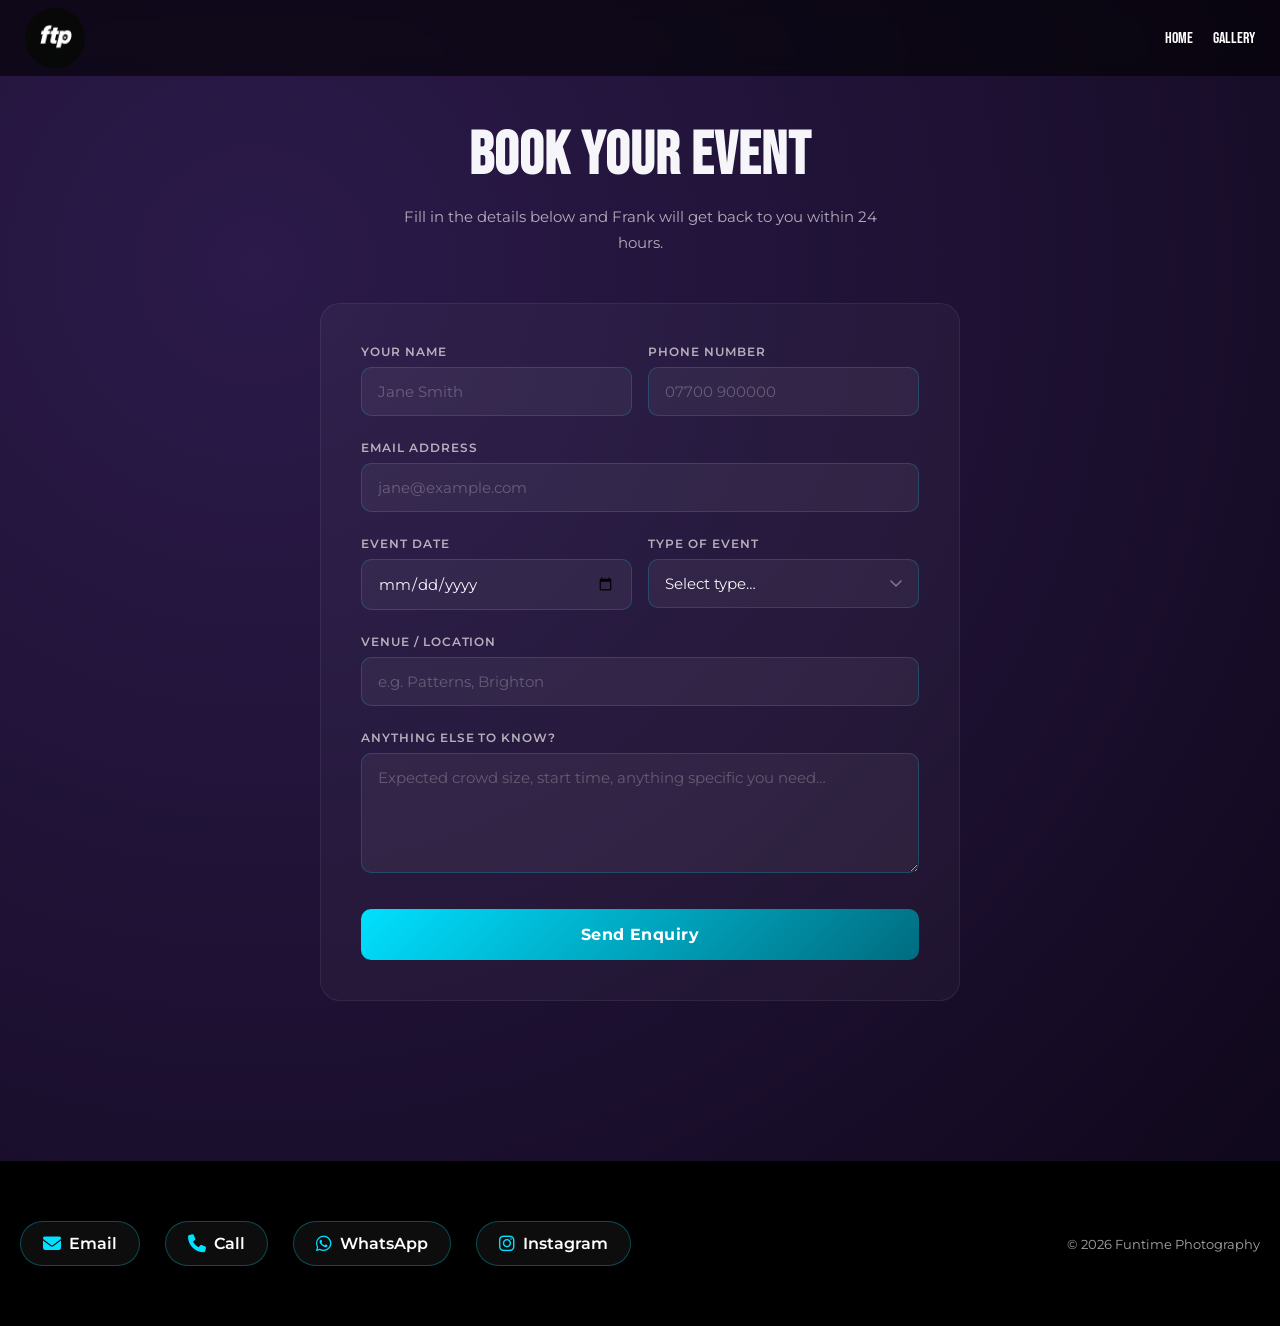
==== booking.html @ c5656ab5 "Update booking.html" ====
<!doctype html>
<html lang="en">
<head>
<meta charset="utf-8">
<meta name="viewport" content="width=device-width,initial-scale=1">

<title>Book Funtime Photography – Event Enquiry</title>
<meta name="description" content="Book Funtime Photography for your event across Sussex. Fill in your details and Frank will get back to you.">
<meta property="og:title" content="Book Funtime Photography">
<meta property="og:description" content="Enquire about event photography across Sussex.">
<meta property="og:type" content="website">

<link rel="preload" href="https://fonts.googleapis.com/css2?family=Montserrat:wght@300;400;600;800&family=Bebas+Neue&display=swap" as="style">
<link href="https://fonts.googleapis.com/css2?family=Montserrat:wght@300;400;600;800&family=Bebas+Neue&display=swap" rel="stylesheet">
<link rel="icon" href="logo.png" type="image/png">
<link rel="stylesheet" href="https://cdnjs.cloudflare.com/ajax/libs/font-awesome/6.5.0/css/all.min.css">

<style>
:root{
  --bg:#0d0617;
  --bg2:#2b1a4a;
  --accent:#00e0ff;
  --text:#f5f5fa;
  --muted:rgba(255,255,255,0.65);
  --panel:rgba(255,255,255,0.04);
  --border:rgba(0,224,255,0.2);
  --border-focus:rgba(0,224,255,0.7);
}

*{margin:0;padding:0;box-sizing:border-box}
html{scroll-behavior:smooth}

body{
  font-family:Montserrat,sans-serif;
  background:radial-gradient(circle at 20% 20%, #2b1a4a, #1b0f2e 60%, #0d0617);
  color:var(--text);
  min-height:100vh;
}

/* NAV */
.topbar{
  position:fixed;
  top:0;left:0;right:0;
  display:flex;
  justify-content:space-between;
  align-items:center;
  padding:8px 25px;
  background:rgba(0,0,0,0.6);
  backdrop-filter:blur(10px);
  z-index:999;
}

.topbar img{width:60px;height:60px;border-radius:50%;}

.topbar nav{display:flex;gap:20px;}

.topbar a{
  color:white;
  text-decoration:none;
  font-family:'Bebas Neue';
  transition:color 0.2s;
}

.topbar a:hover{color:var(--accent);}

/* PAGE */
.container{
  max-width:680px;
  margin:0 auto;
  padding:120px 20px 80px;
}

.page-header{
  text-align:center;
  margin-bottom:48px;
}

.page-header h1{
  font-family:'Bebas Neue';
  font-size:clamp(36px,7vw,60px);
  letter-spacing:1px;
  margin-bottom:12px;
}

.page-header p{
  color:var(--muted);
  font-size:15px;
  line-height:1.7;
  max-width:480px;
  margin:0 auto;
}

/* FORM CARD */
.form-card{
  background:rgba(255,255,255,0.03);
  border:1px solid rgba(255,255,255,0.07);
  border-radius:20px;
  padding:40px;
}

.field{
  margin-bottom:24px;
}

.field label{
  display:block;
  font-size:12px;
  font-weight:600;
  text-transform:uppercase;
  letter-spacing:0.08em;
  color:var(--muted);
  margin-bottom:8px;
}

.field input,
.field select,
.field textarea{
  width:100%;
  background:rgba(255,255,255,0.05);
  border:1px solid var(--border);
  border-radius:10px;
  padding:14px 16px;
  color:var(--text);
  font-family:Montserrat,sans-serif;
  font-size:15px;
  transition:border-color 0.2s, box-shadow 0.2s;
  appearance:none;
  -webkit-appearance:none;
}

.field input::placeholder,
.field textarea::placeholder{
  color:rgba(255,255,255,0.25);
}

.field input:focus,
.field select:focus,
.field textarea:focus{
  outline:none;
  border-color:var(--border-focus);
  box-shadow:0 0 0 3px rgba(0,224,255,0.1);
}

.field select{
  background-image:url("data:image/svg+xml,%3Csvg xmlns='http://www.w3.org/2000/svg' width='12' height='8' viewBox='0 0 12 8'%3E%3Cpath d='M1 1l5 5 5-5' stroke='rgba(255,255,255,0.4)' stroke-width='1.5' fill='none' stroke-linecap='round'/%3E%3C/svg%3E");
  background-repeat:no-repeat;
  background-position:right 16px center;
  padding-right:40px;
  cursor:pointer;
}

.field select option{
  background:#1b0f2e;
  color:var(--text);
}

.field textarea{
  resize:vertical;
  min-height:120px;
}

/* TWO COL */
.field-row{
  display:grid;
  grid-template-columns:1fr 1fr;
  gap:16px;
}

/* SUBMIT */
.submit-btn{
  width:100%;
  padding:16px;
  background:linear-gradient(135deg, var(--accent), #006c80);
  border:none;
  border-radius:10px;
  color:white;
  font-family:Montserrat,sans-serif;
  font-size:16px;
  font-weight:700;
  cursor:pointer;
  transition:transform 0.2s, box-shadow 0.2s, opacity 0.2s;
  margin-top:8px;
  letter-spacing:0.03em;
}

.submit-btn:hover{
  transform:translateY(-2px);
  box-shadow:0 8px 28px rgba(0,224,255,0.3);
}

.submit-btn:active{
  transform:translateY(0);
}

.submit-btn:disabled{
  opacity:0.6;
  cursor:not-allowed;
  transform:none;
}

/* SUCCESS STATE */
.success-msg{
  display:none;
  text-align:center;
  padding:40px 20px;
}

.success-msg .tick{
  font-size:48px;
  margin-bottom:20px;
}

.success-msg h2{
  font-family:'Bebas Neue';
  font-size:36px;
  margin-bottom:12px;
}

.success-msg p{
  color:var(--muted);
  line-height:1.7;
  max-width:400px;
  margin:0 auto 24px;
}

.success-msg a{
  color:var(--accent);
  text-decoration:none;
  font-weight:600;
}

/* ERROR */
.error-msg{
  display:none;
  background:rgba(255,60,60,0.1);
  border:1px solid rgba(255,60,60,0.3);
  border-radius:10px;
  padding:14px 16px;
  font-size:14px;
  color:#ff9090;
  margin-top:16px;
  text-align:center;
}

/* FOOTER */
footer{
  padding:60px 20px;
  background:black;
  display:flex;
  justify-content:space-between;
  align-items:center;
  flex-wrap:wrap;
  gap:40px;
  margin-top:80px;
}

.neon-contact{
  display:flex;
  justify-content:center;
  gap:25px;
  flex-wrap:wrap;
}

.neon-contact a{
  display:flex;
  align-items:center;
  gap:8px;
  padding:12px 22px;
  border-radius:30px;
  text-decoration:none;
  color:white;
  font-weight:600;
  background:rgba(255,255,255,0.05);
  border:1px solid rgba(0,224,255,0.3);
  transition:all 0.25s ease;
}

.neon-contact i{
  font-size:18px;
  color:var(--accent);
  display:inline-flex;
  align-items:center;
  justify-content:center;
}

.neon-contact a:hover{
  transform:translateY(-2px);
  border-color:#00e0ff;
  box-shadow:
    0 0 10px rgba(0,224,255,0.6),
    0 0 25px rgba(0,224,255,0.4),
    inset 0 0 10px rgba(0,224,255,0.2);
}

.footer-bottom{
  color:var(--muted);
  font-size:13px;
}

/* MOBILE */
@media(max-width:600px){
  .topbar{padding:12px 20px;}
  .topbar img{width:50px;height:50px;}

  .form-card{padding:24px 20px;}

  .field-row{
    grid-template-columns:1fr;
    gap:0;
  }

  footer{
    flex-direction:column;
    align-items:center;
    text-align:center;
    gap:24px;
    padding:40px 20px;
  }

  .neon-contact{gap:12px;}

  .neon-contact a{
    padding:10px 16px;
    font-size:14px;
  }
}
</style>
</head>

<body>

<header class="topbar">
  <img src="/logo.png" alt="Funtime Photography logo">
  <nav>
    <a href="/index.html">Home</a>
    <a href="/gallery.html">Gallery</a>
  </nav>
</header>

<main class="container">

  <div class="page-header">
    <h1>Book Your Event</h1>
    <p>Fill in the details below and Frank will get back to you within 24 hours.</p>
  </div>

  <div class="form-card">

    <!-- SUCCESS STATE -->
    <div class="success-msg" id="successMsg">
      <div class="tick">✓</div>
      <h2>Enquiry Sent</h2>
      <p>Thanks — Frank will be in touch within 24 hours. If it's urgent, <a href="https://wa.me/447834350911">WhatsApp is fastest</a>.</p>
      <a href="/index.html">← Back to home</a>
    </div>

    <!-- FORM -->
    <form id="bookingForm" action="https://formspree.io/f/YOUR_FORM_ID" method="POST" novalidate>

      <div class="field-row">
        <div class="field">
          <label for="name">Your Name</label>
          <input type="text" id="name" name="name" placeholder="Jane Smith" required>
        </div>
        <div class="field">
          <label for="phone">Phone Number</label>
          <input type="tel" id="phone" name="phone" placeholder="07700 900000">
        </div>
      </div>

      <div class="field">
        <label for="email">Email Address</label>
        <input type="email" id="email" name="email" placeholder="jane@example.com" required>
      </div>

      <div class="field-row">
        <div class="field">
          <label for="event_date">Event Date</label>
          <input type="date" id="event_date" name="event_date" required>
        </div>
        <div class="field">
          <label for="event_type">Type of Event</label>
          <select id="event_type" name="event_type" required>
            <option value="" disabled selected>Select type…</option>
            <option>Club Night</option>
            <option>Festival</option>
            <option>Private Party</option>
            <option>Wedding</option>
            <option>Corporate Event</option>
            <option>Bar / Venue Night</option>
            <option>Other</option>
          </select>
        </div>
      </div>

      <div class="field">
        <label for="venue">Venue / Location</label>
        <input type="text" id="venue" name="venue" placeholder="e.g. Patterns, Brighton">
      </div>

      <div class="field">
        <label for="message">Anything else to know?</label>
        <textarea id="message" name="message" placeholder="Expected crowd size, start time, anything specific you need…"></textarea>
      </div>

      <button type="submit" class="submit-btn" id="submitBtn">Send Enquiry</button>

      <div class="error-msg" id="errorMsg">Something went wrong — please try again or <a href="https://wa.me/447834350911" style="color:#ff9090">message on WhatsApp</a>.</div>

    </form>

  </div>

</main>

<footer id="contact">
  <div class="neon-contact">
    <a href="mailto:events@funtimephotography.co.uk">
      <i class="fa-solid fa-envelope"></i>
      <span>Email</span>
    </a>
    <a href="tel:+447834350911">
      <i class="fa-solid fa-phone"></i>
      <span>Call</span>
    </a>
    <a href="https://wa.me/447834350911" target="_blank">
      <i class="fa-brands fa-whatsapp"></i>
      <span>WhatsApp</span>
    </a>
    <a href="https://www.instagram.com/funtimephotography.co.uk/" target="_blank">
      <i class="fa-brands fa-instagram"></i>
      <span>Instagram</span>
    </a>
  </div>
  <div class="footer-bottom">© 2026 Funtime Photography</div>
</footer>

<script>
(function(){

const form       = document.getElementById('bookingForm');
const submitBtn  = document.getElementById('submitBtn');
const successMsg = document.getElementById('successMsg');
const errorMsg   = document.getElementById('errorMsg');

form.addEventListener('submit', async function(e){
  e.preventDefault();

  // Basic validation
  const name  = document.getElementById('name').value.trim();
  const email = document.getElementById('email').value.trim();
  const date  = document.getElementById('event_date').value;
  const type  = document.getElementById('event_type').value;

  if(!name || !email || !date || !type){
    errorMsg.textContent = 'Please fill in all required fields.';
    errorMsg.style.display = 'block';
    return;
  }

  errorMsg.style.display = 'none';
  submitBtn.disabled = true;
  submitBtn.textContent = 'Sending…';

  try {
    const res = await fetch(form.action, {
      method: 'POST',
      body: new FormData(form),
      headers: { 'Accept': 'application/json' }
    });

    if(res.ok){
      form.style.display = 'none';
      successMsg.style.display = 'block';
    } else {
      throw new Error('Server error');
    }
  } catch(err){
    errorMsg.style.display = 'block';
    submitBtn.disabled = false;
    submitBtn.textContent = 'Send Enquiry';
  }
});

// Hide error on any input change
form.querySelectorAll('input, select, textarea').forEach(el => {
  el.addEventListener('input', () => errorMsg.style.display = 'none');
});

})();
</script>

</body>
</html>
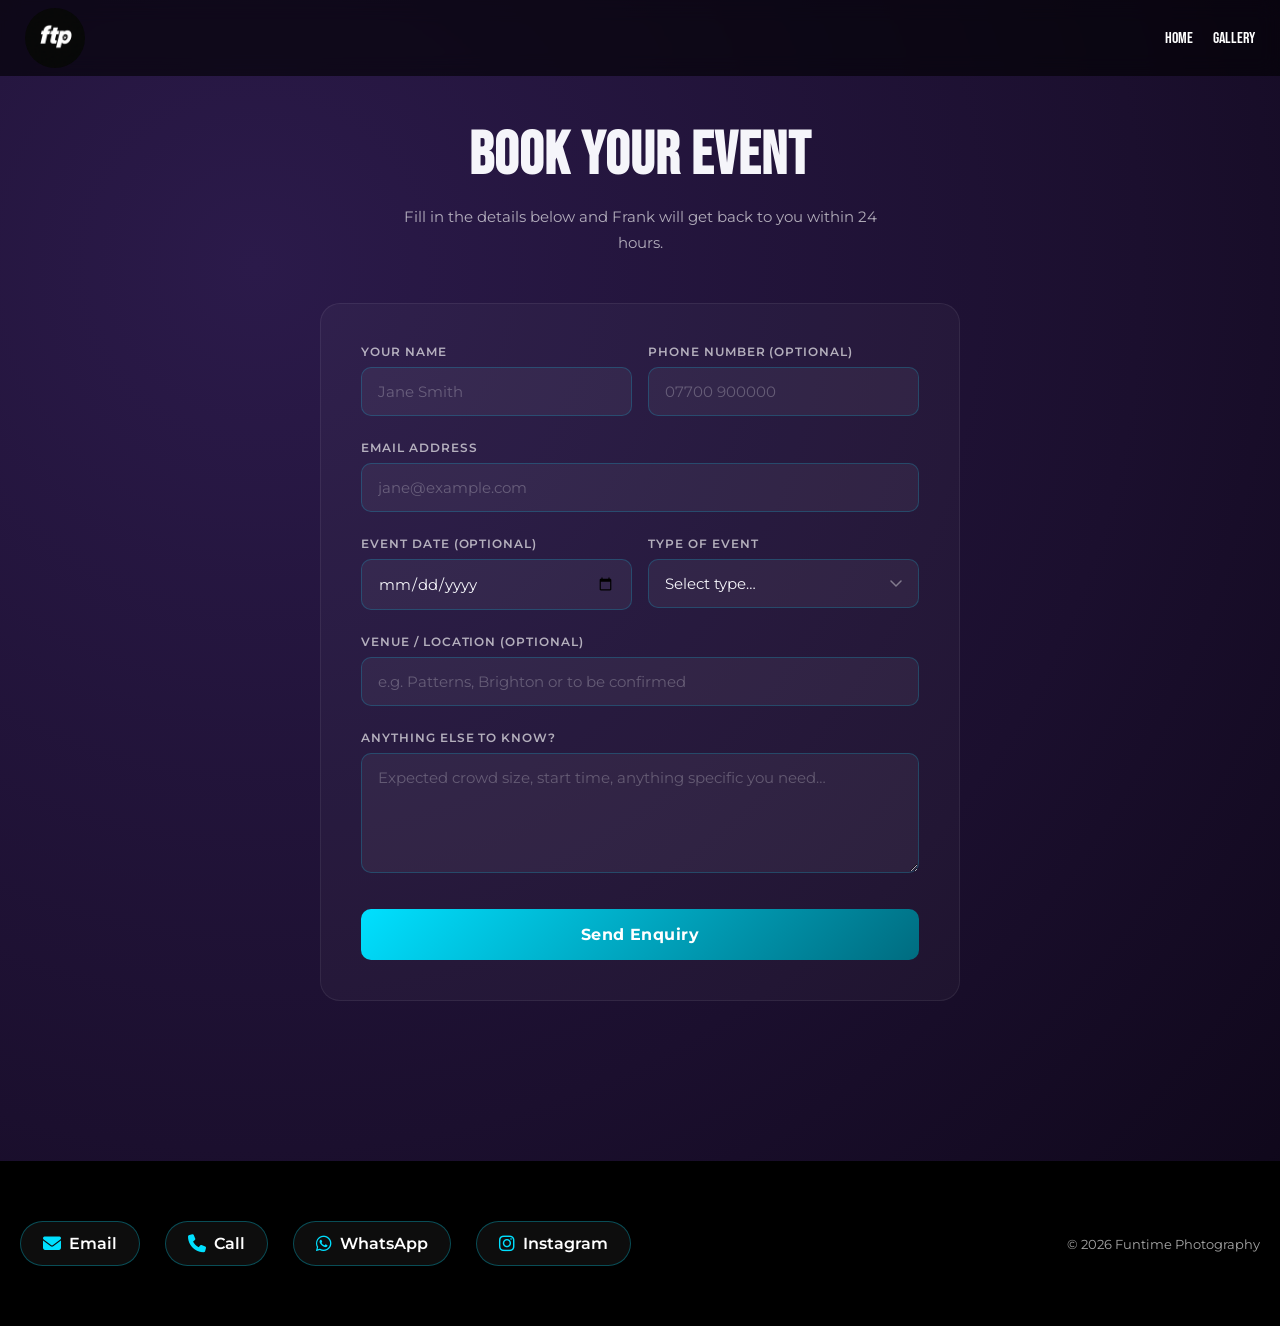
==== commit 69240594: "Speed up Scientists previews and simplify portfolio enquiries" ====
--- a/booking.html
+++ b/booking.html
@@ -355,7 +355,7 @@
     </div>
 
     <!-- FORM -->
-    <form id="bookingForm" action="https://formspree.io/f/YOUR_FORM_ID" method="POST" novalidate>
+    <form id="bookingForm" action="https://formspree.io/f/xkoabzgd" method="POST" novalidate>
 
       <div class="field-row">
         <div class="field">
@@ -363,7 +363,7 @@
           <input type="text" id="name" name="name" placeholder="Jane Smith" required>
         </div>
         <div class="field">
-          <label for="phone">Phone Number</label>
+          <label for="phone">Phone Number (optional)</label>
           <input type="tel" id="phone" name="phone" placeholder="07700 900000">
         </div>
       </div>
@@ -375,8 +375,8 @@
 
       <div class="field-row">
         <div class="field">
-          <label for="event_date">Event Date</label>
-          <input type="date" id="event_date" name="event_date" required>
+          <label for="event_date">Event Date (optional)</label>
+          <input type="date" id="event_date" name="event_date">
         </div>
         <div class="field">
           <label for="event_type">Type of Event</label>
@@ -394,8 +394,8 @@
       </div>
 
       <div class="field">
-        <label for="venue">Venue / Location</label>
-        <input type="text" id="venue" name="venue" placeholder="e.g. Patterns, Brighton">
+        <label for="venue">Venue / Location (optional)</label>
+        <input type="text" id="venue" name="venue" placeholder="e.g. Patterns, Brighton or to be confirmed">
       </div>
 
       <div class="field">
@@ -449,10 +449,9 @@
   // Basic validation
   const name  = document.getElementById('name').value.trim();
   const email = document.getElementById('email').value.trim();
-  const date  = document.getElementById('event_date').value;
   const type  = document.getElementById('event_type').value;
 
-  if(!name || !email || !date || !type){
+  if(!name || !email || !type){
     errorMsg.textContent = 'Please fill in all required fields.';
     errorMsg.style.display = 'block';
     return;
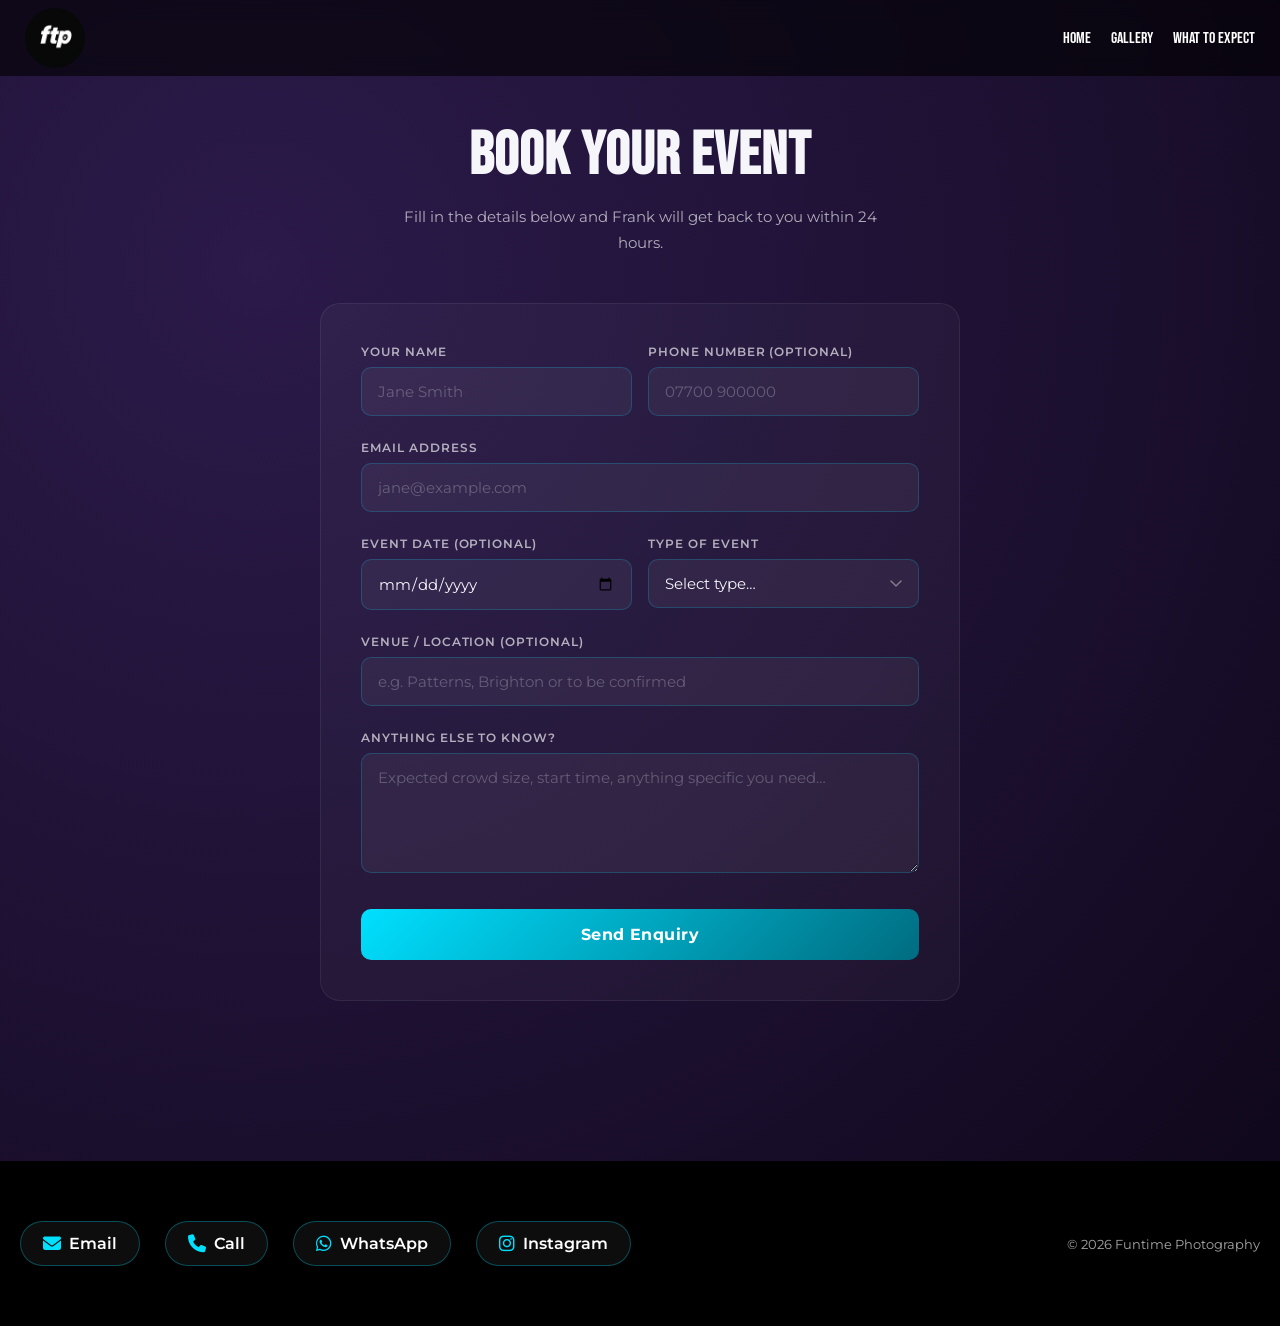
==== commit d4c0ef7a: "Add What to Expect page and navigation links" ====
--- a/booking.html
+++ b/booking.html
@@ -334,6 +334,7 @@
   <nav>
     <a href="/index.html">Home</a>
     <a href="/gallery.html">Gallery</a>
+    <a href="/what-to-expect.html">What to Expect</a>
   </nav>
 </header>
 
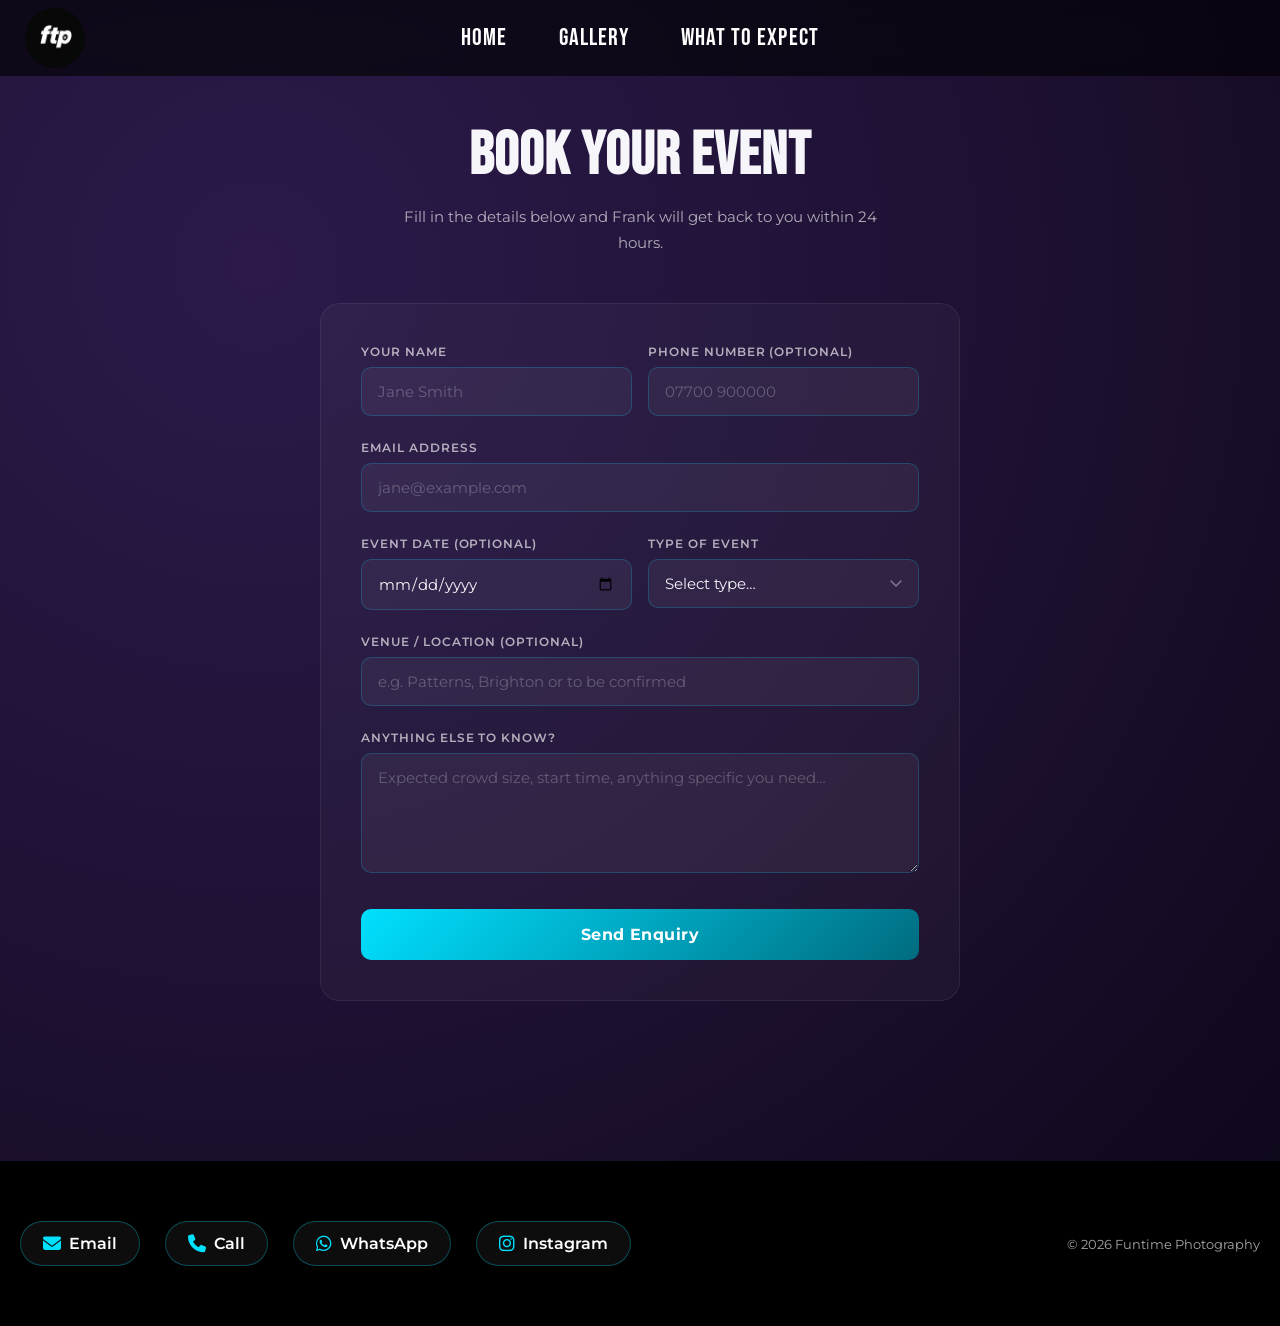
==== commit b7032453: "Center and enlarge the site navigation links" ====
--- a/booking.html
+++ b/booking.html
@@ -325,6 +325,7 @@
   }
 }
 </style>
+<link rel="stylesheet" href="/navigation.css">
 </head>
 
 <body>
--- a/navigation.css
+++ b/navigation.css
@@ -0,0 +1,46 @@
+.topbar {
+  display: grid;
+  grid-template-columns: minmax(60px, 1fr) auto minmax(60px, 1fr);
+  align-items: center;
+}
+
+.topbar nav {
+  display: flex;
+  justify-content: center;
+  align-items: center;
+  flex-wrap: wrap;
+  gap: 8px clamp(24px, 4vw, 64px);
+}
+
+.topbar nav a {
+  display: inline-flex;
+  align-items: center;
+  min-height: 44px;
+  margin: 0;
+  font-size: clamp(1.25rem, 1.9vw, 1.6rem);
+  line-height: 1;
+  letter-spacing: .045em;
+  white-space: nowrap;
+}
+
+.topbar nav a:focus-visible {
+  outline: 2px solid currentColor;
+  outline-offset: 4px;
+}
+
+@media (max-width: 700px) {
+  .topbar {
+    grid-template-columns: auto minmax(0, 1fr);
+    column-gap: 10px;
+  }
+
+  .topbar nav {
+    gap: 0 clamp(8px, 2.2vw, 16px);
+  }
+
+  .topbar nav a {
+    min-height: 36px;
+    font-size: clamp(1rem, 3.6vw, 1.2rem);
+    letter-spacing: .025em;
+  }
+}
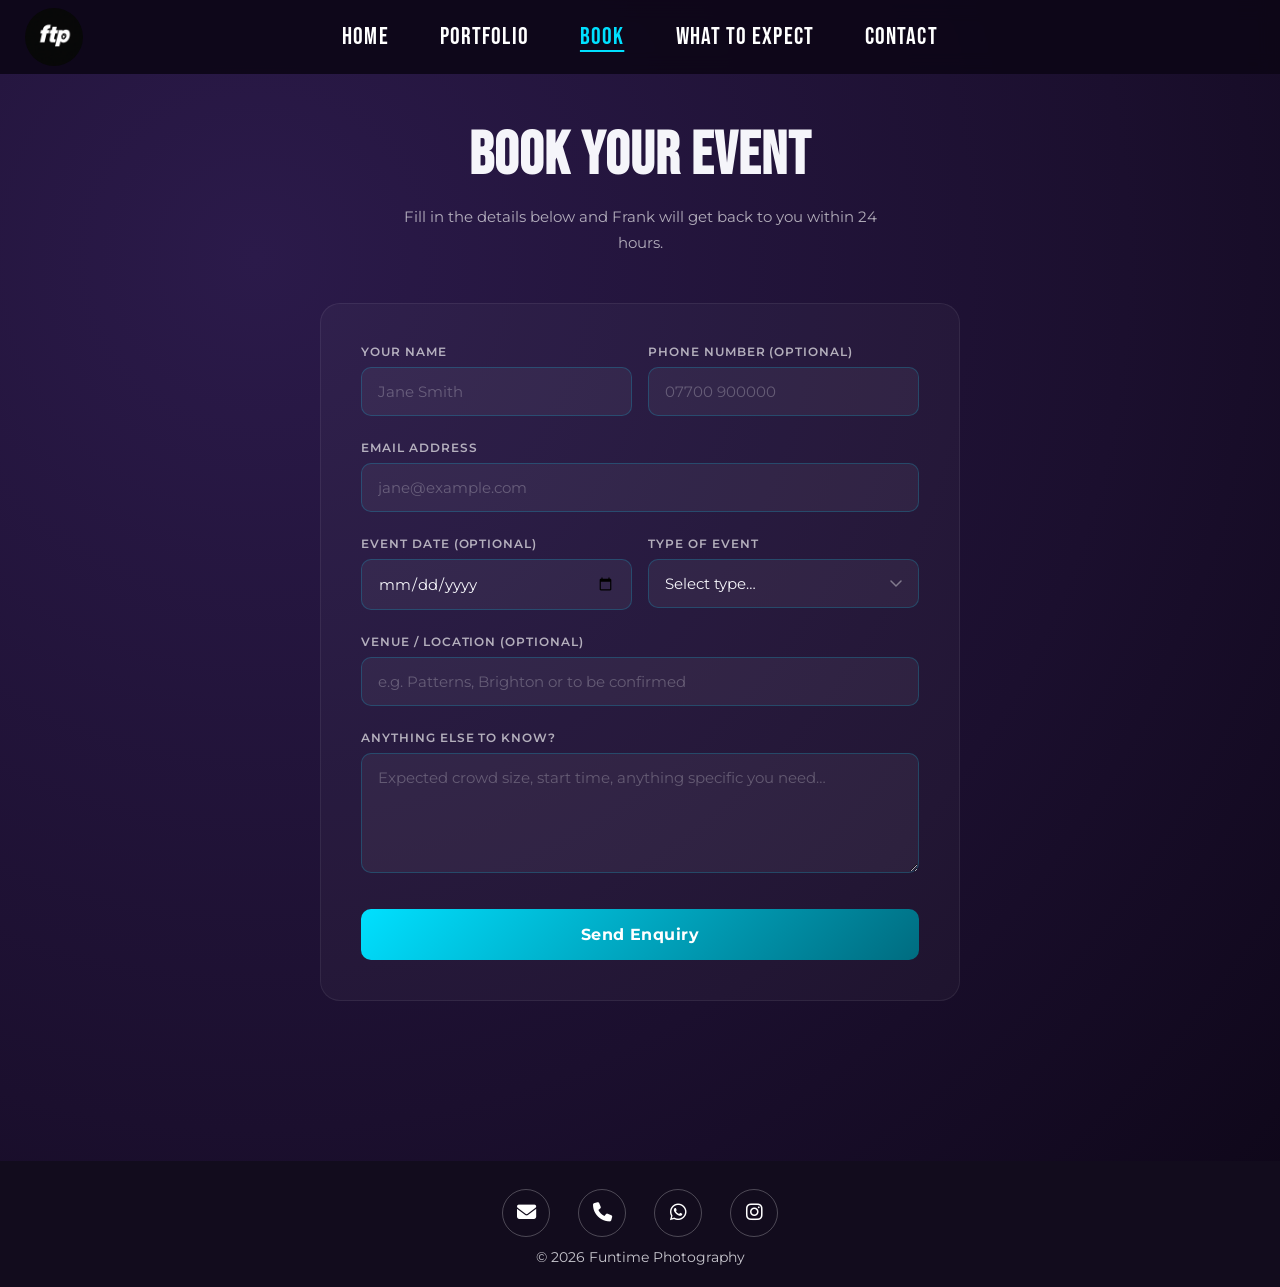
==== commit d7ccf001: "Unify navigation and contact footer across the site" ====
--- a/booking.html
+++ b/booking.html
@@ -330,12 +330,14 @@
 
 <body>
 
-<header class="topbar">
-  <img src="/logo.png" alt="Funtime Photography logo">
-  <nav>
+<header class="topbar site-header">
+  <a class="site-logo" href="/index.html"><img src="/logo.png" alt="Funtime Photography home"></a>
+  <nav aria-label="Main navigation">
     <a href="/index.html">Home</a>
-    <a href="/gallery.html">Gallery</a>
+    <a href="/gallery.html">Portfolio</a>
+    <a href="/booking.html" aria-current="page">Book</a>
     <a href="/what-to-expect.html">What to Expect</a>
+    <a href="#contact">Contact</a>
   </nav>
 </header>
 
@@ -415,26 +417,14 @@
 
 </main>
 
-<footer id="contact">
-  <div class="neon-contact">
-    <a href="mailto:events@funtimephotography.co.uk">
-      <i class="fa-solid fa-envelope"></i>
-      <span>Email</span>
-    </a>
-    <a href="tel:+447834350911">
-      <i class="fa-solid fa-phone"></i>
-      <span>Call</span>
-    </a>
-    <a href="https://wa.me/447834350911" target="_blank">
-      <i class="fa-brands fa-whatsapp"></i>
-      <span>WhatsApp</span>
-    </a>
-    <a href="https://www.instagram.com/funtimephotography.co.uk/" target="_blank">
-      <i class="fa-brands fa-instagram"></i>
-      <span>Instagram</span>
-    </a>
+<footer class="site-footer" id="contact" aria-label="Contact Funtime Photography">
+  <div class="contact-icons">
+    <a href="mailto:events@funtimephotography.co.uk" aria-label="Email" title="Email"><i class="fa-solid fa-envelope" aria-hidden="true"></i></a>
+    <a href="tel:+447834350911" aria-label="Phone" title="Phone"><i class="fa-solid fa-phone" aria-hidden="true"></i></a>
+    <a href="https://wa.me/447834350911" aria-label="WhatsApp" title="WhatsApp"><i class="fa-brands fa-whatsapp" aria-hidden="true"></i></a>
+    <a href="https://www.instagram.com/funtimephotography.co.uk/" aria-label="Instagram" title="Instagram"><i class="fa-brands fa-instagram" aria-hidden="true"></i></a>
   </div>
-  <div class="footer-bottom">© 2026 Funtime Photography</div>
+  <p>© 2026 Funtime Photography</p>
 </footer>
 
 <script>
--- a/navigation.css
+++ b/navigation.css
@@ -44,3 +44,106 @@
     letter-spacing: .025em;
   }
 }
+
+.topbar.site-header {
+  position: fixed;
+  inset: 0 0 auto;
+  z-index: 999;
+  padding: 8px 25px;
+  background: rgba(13, 6, 23, .9);
+  backdrop-filter: blur(10px);
+}
+
+.site-header .site-logo {
+  justify-self: start;
+}
+
+.site-header .site-logo img {
+  display: block;
+  width: 58px;
+  height: 58px;
+  object-fit: contain;
+}
+
+.site-header nav a[aria-current="page"],
+.site-header nav a:hover,
+body:has(#contact:target) .site-header nav a[href="#contact"] {
+  color: #00e0ff;
+}
+
+.site-header nav a[aria-current="page"] {
+  text-decoration: underline;
+  text-underline-offset: .25em;
+}
+
+.expect-content {
+  margin-top: 74px;
+}
+
+footer.site-footer {
+  display: flex;
+  flex-direction: column;
+  align-items: center;
+  gap: 12px;
+  padding: 28px 16px 22px;
+  background: #120c1d;
+  color: #f5f5fa;
+  text-align: center;
+  scroll-margin-top: 85px;
+}
+
+.site-footer .contact-icons {
+  display: flex;
+  justify-content: center;
+  flex-wrap: wrap;
+  gap: clamp(12px, 4vw, 28px);
+}
+
+.site-footer .contact-icons a {
+  display: grid;
+  place-items: center;
+  width: 48px;
+  height: 48px;
+  border: 1px solid #ffffff40;
+  border-radius: 50%;
+  color: #fff;
+  font-size: 1.2rem;
+  text-decoration: none;
+}
+
+.site-footer .contact-icons a:hover,
+.site-footer .contact-icons a:focus-visible {
+  color: #00e0ff;
+  border-color: currentColor;
+}
+
+.site-footer p {
+  margin: 0;
+  color: #f5f5facc;
+  font-size: .85rem;
+}
+
+@media (max-width: 700px) {
+  .topbar.site-header {
+    padding: 8px 10px;
+    column-gap: 8px;
+  }
+
+  .site-header .site-logo img {
+    width: 38px;
+    height: 38px;
+  }
+
+  .site-header nav {
+    gap: 0 clamp(5px, 1.8vw, 14px);
+  }
+
+  .site-header nav a {
+    font-size: clamp(.875rem, 3.6vw, 1.2rem);
+    letter-spacing: 0;
+  }
+
+  .expect-content {
+    margin-top: 60px;
+  }
+}
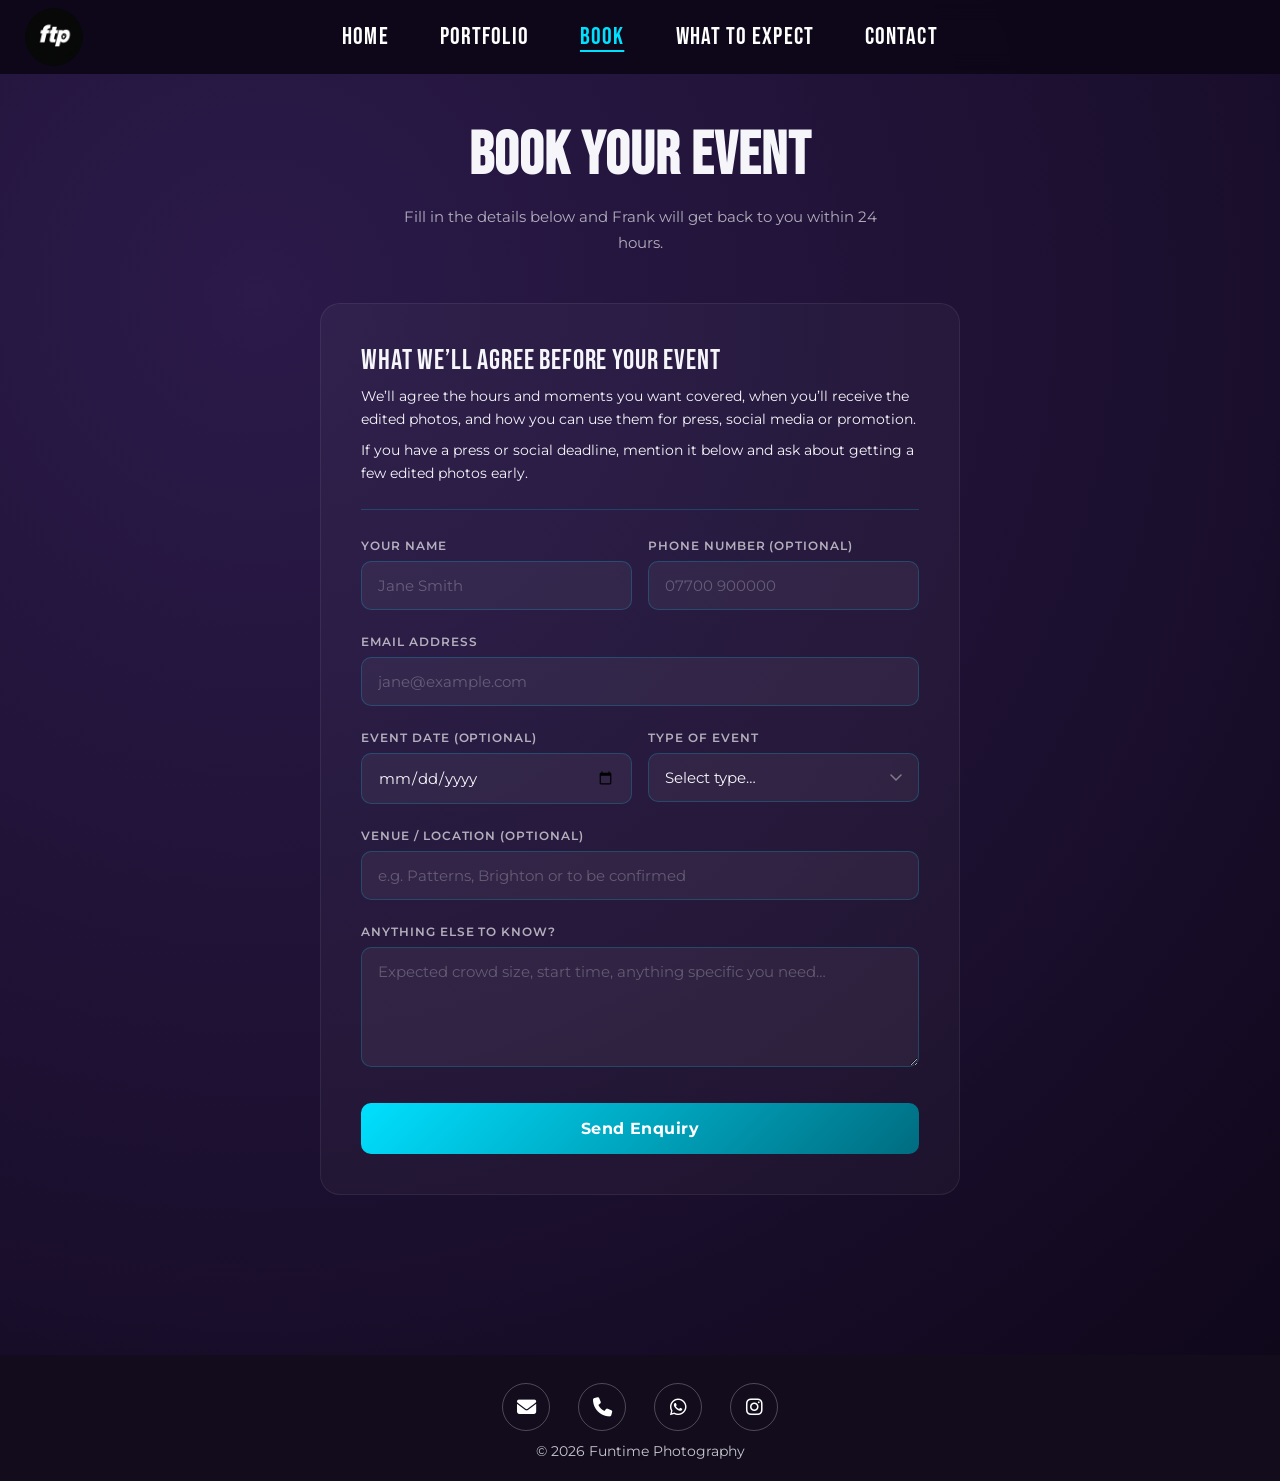
==== commit 04d3e2e3: "Feature recent event albums and improve mobile, booking and link previews" ====
--- a/booking.html
+++ b/booking.html
@@ -96,6 +96,30 @@
   border:1px solid rgba(255,255,255,0.07);
   border-radius:20px;
   padding:40px;
+}
+
+.quote-details{
+  margin-bottom:28px;
+  padding-bottom:24px;
+  border-bottom:1px solid var(--border);
+}
+
+.quote-details h2{
+  margin-bottom:8px;
+  font-family:"Bebas Neue",sans-serif;
+  font-size:1.75rem;
+  font-weight:400;
+  letter-spacing:.03em;
+}
+
+.quote-details p{
+  color:var(--text);
+  font-size:.875rem;
+  line-height:1.65;
+}
+
+.quote-details p + p{
+  margin-top:8px;
 }
 
 .field{
@@ -360,6 +384,12 @@
 
     <!-- FORM -->
     <form id="bookingForm" action="https://formspree.io/f/xkoabzgd" method="POST" novalidate>
+
+      <section class="quote-details" aria-labelledby="quote-details-title">
+        <h2 id="quote-details-title">What we’ll agree before your event</h2>
+        <p>We’ll agree the hours and moments you want covered, when you’ll receive the edited photos, and how you can use them for press, social media or promotion.</p>
+        <p>If you have a press or social deadline, mention it below and ask about getting a few edited photos early.</p>
+      </section>
 
       <div class="field-row">
         <div class="field">
